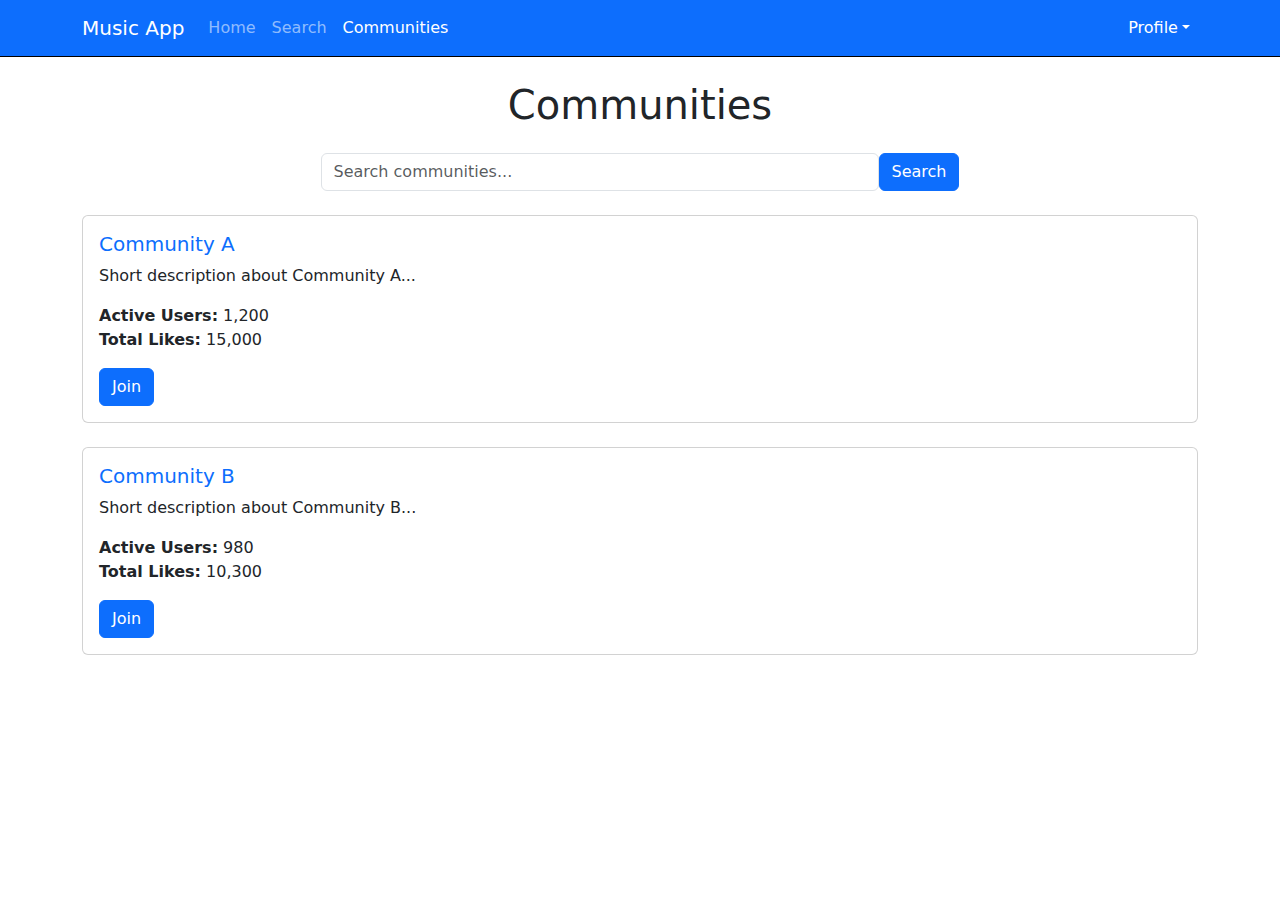
==== communities.html @ 87acb36c "updates to search/communities tabs" ====
<!DOCTYPE html>
<html lang="en">

<head>
    <meta charset="utf-8">
    <meta http-equiv="X-UA-Compatible" content="IE=edge">
    <meta name="viewport" content="width=device-width, initial-scale=1">
    <title>Music App - Search</title>

    <link href="https://fonts.googleapis.com/icon?family=Material+Icons" rel="stylesheet">
    <link rel="stylesheet" href="styles/styles.css">
    <link href="https://cdn.jsdelivr.net/npm/bootstrap@5.3.2/dist/css/bootstrap.min.css" rel="stylesheet">
</head>

<body>
    <header class="navbar navbar-expand-lg navbar-dark bg-primary">
        <div class="container">
            <a href="index.html" class="navbar-brand">Music App</a>
            
            <button class="navbar-toggler" type="button" data-bs-toggle="collapse" data-bs-target="#navbarNav" aria-controls="navbarNav" aria-expanded="false" aria-label="Toggle navigation">
                <span class="navbar-toggler-icon"></span>
            </button>
            
            <div class="collapse navbar-collapse" id="navbarNav">
                <ul class="navbar-nav me-auto">
                    <li class="nav-item">
                        <a href="/home.html" class="nav-link">Home</a>
                    </li>
                    <li class="nav-item">
                        <a href="/search.html" class="nav-link">Search</a>
                    </li>
                    <li class="nav-item">
                        <a href="/communities.html" class="nav-link active">Communities</a>
                    </li>
                </ul>
                
                
                <ul class="navbar-nav ms-auto">
                    <li class="nav-item dropdown hover-dropdown">
                        <a class="nav-link dropdown-toggle active" href="#" id="profileDropdown" role="button" data-bs-toggle="dropdown" aria-expanded="false">Profile</a>
                        <ul class="dropdown-menu dropdown-menu-end" aria-labelledby="profileDropdown">
                            <li><a class="dropdown-item" href="#">Settings</a></li>
                            <li><a class="dropdown-item" href="/notifications.html">Notifications</a></li>
                            <li><a class="dropdown-item" href="#">Friends</a></li>
                            <li><a class="dropdown-item" href="#">Playlists</a></li>
                        </ul>
                    </li>
                </ul>
            </div>
        </div>
    </header>

    <div class="container mt-4">
        <h1 class="text-center">Communities</h1>
        

        <div class="search-bar mt-4 d-flex justify-content-center">
            <input type="text" class="form-control w-50" placeholder="Search communities...">
            <button class="btn btn-primary ml-2">Search</button>
        </div>

<div class="communities-list mt-4">
    <div class="row">

        <div class="col-12 mb-4">
            <div class="card">
                <div class="card-body">
                    <h5 class="card-title">
                        <a href="#" class="text-decoration-none">Community A</a>
                    </h5>
                    <p class="card-text">Short description about Community A...</p>
                    <ul class="list-unstyled">
                        <li><strong>Active Users:</strong> 1,200</li>
                        <li><strong>Total Likes:</strong> 15,000</li>
                    </ul>
                    <a href="#" class="btn btn-primary">Join</a>
                </div>
            </div>
        </div>
        
        <div class="col-12 mb-4">
            <div class="card">
                <div class="card-body">
                    <h5 class="card-title">
                        <a href="#" class="text-decoration-none">Community B</a>
                    </h5>
                    <p class="card-text">Short description about Community B...</p>
                    <ul class="list-unstyled">
                        <li><strong>Active Users:</strong> 980</li>
                        <li><strong>Total Likes:</strong> 10,300</li>
                    </ul>
                    <a href="#" class="btn btn-primary">Join</a>
                </div>
            </div>
        </div>
        


    </div>
</div>


</body>

</html>
---- styles/styles.css ----
.login-container {
    width: 100%;
    height: 100%;
    padding: 20px;
    display: flex;
    flex-direction: column;
    justify-content: center;
    align-items: center;
}

.form-floating {
    margin-top: 5px;
    margin-bottom: 5px;
    width: 50%;
}

form.login-form {
    margin: 3px;
    padding: 5px;
    display: flex;
    flex-direction: column;
    justify-content: center;
    align-items: center;
    width: 60%;
}

.main {
    height: 90%;
    width: 100%;
    display: flex;
    justify-content: center;
    align-items: center;
}

#login-submit-btn {
    margin-top: 12px;
}

input.login-field {
    width: 100%;
}

header {
    height: 10%;
    width: 100%;
    display: flex;
    justify-content: left;
    align-items: center;
    border-bottom: black 1px solid;
}

header h1 {
    margin-left: 10px;
}

header h1 a {
    text-decoration: none;
    color: black;
}

.root {
    background-color: #f5f5f5;
    height: 100vh;
    width: 100vw;
}

img.feed-item-profile-picture {
    width: 40px;
    height: 40px;
    border-radius: 50%;
    margin-right: 10px;
}

.feed-item {
    width: 50%;
    height: 50%;
    display: flex;
    flex-direction: column;
    justify-content: left;
    align-items: left;
    padding-top: 10px;
    padding-left: 10px;
    padding-right: 10px;
    border-bottom: black 1px solid;
}

.feed-item-footer {
    padding: 3px;
    margin-right: 5px;
}

.feed-item-content {
    display: flex;
    flex-direction: column;
    justify-content: center;
    align-items: center;
}

.feed-item-post-image {
    width: 50%;
    height: auto;
    margin-top: 10px;
    margin-bottom: 10px;
}

@media screen and (max-width: 750px) {
    .feed-item {
        width: 65%;
    }
    
}

.player-controls {
    display: flex;
    gap: 1rem;
    justify-content: center;
    margin-top: 1rem;
}

.player-controls .player-btn {
    font-size: 1.5rem;
    color: #333;
    cursor: pointer;
}

.player-controls .player-btn:hover {
    color: #555;
}

.icon-button {
    background: none;
    border: none;
    font-size: 24px;
    cursor: pointer;
    padding: 0;
    margin: 0;
    color: #333;
    transition: color 0.3s ease;
}

.icon-button:hover {
    color: #555;
}

.material-icons {
    vertical-align: middle;
}

.feed-item-profile-picture {
    width: 50px;
    height: 50px;
    border-radius: 50%;
    object-fit: cover;
}

.feed-item-post-image {
    max-width: 100%;
    height: auto;
    display: block;
    margin-left: auto;
    margin-right: auto;
}

.img-wrapper {
    position: relative;
    width: 100%;
    max-width: 600px;
}

.img-wrapper .custom-range {
    position: relative;
    width: 100%;
    margin: 0;
}

.text-button {
    background: none;
    border: none;
    padding: 0;
    font-family: arial, sans-serif;
    text-decoration: underline;
    cursor: pointer;
    font-size: 1rem;
    outline: none;
    transition: color 0.2s;
}

.text-button:hover {
    color: #0056b3;
}

.text-button:focus {
    outline: none;
}

.hover-dropdown:hover .dropdown-menu {
    display: block;
}
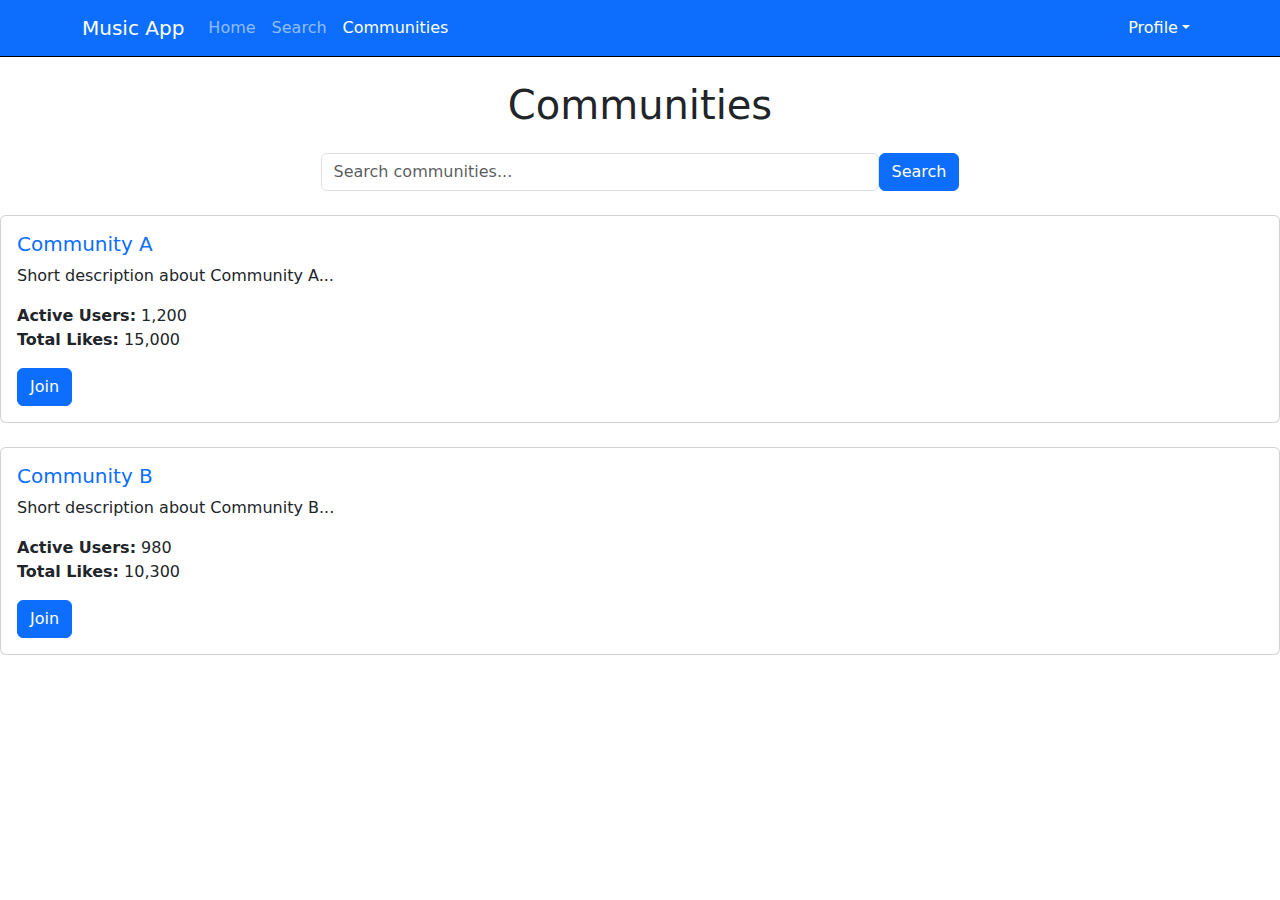
==== commit 1843da85: "fixed some HTML validation issues" ====
--- a/communities.html
+++ b/communities.html
@@ -6,6 +6,7 @@
     <meta http-equiv="X-UA-Compatible" content="IE=edge">
     <meta name="viewport" content="width=device-width, initial-scale=1">
     <title>Music App - Search</title>
+    <meta name="author" content="Daniel Huynh and Alex Fetea">
 
     <link href="https://fonts.googleapis.com/icon?family=Material+Icons" rel="stylesheet">
     <link rel="stylesheet" href="styles/styles.css">
@@ -24,23 +25,24 @@
             <div class="collapse navbar-collapse" id="navbarNav">
                 <ul class="navbar-nav me-auto">
                     <li class="nav-item">
-                        <a href="/home.html" class="nav-link">Home</a>
+                        <a href="home.html" class="nav-link">Home</a>
                     </li>
                     <li class="nav-item">
-                        <a href="/search.html" class="nav-link">Search</a>
+                        <a href="search.html" class="nav-link">Search</a>
                     </li>
                     <li class="nav-item">
-                        <a href="/communities.html" class="nav-link active">Communities</a>
+                        <a href="communities.html" class="nav-link active">Communities</a>
                     </li>
                 </ul>
                 
                 
                 <ul class="navbar-nav ms-auto">
                     <li class="nav-item dropdown hover-dropdown">
-                        <a class="nav-link dropdown-toggle active" href="#" id="profileDropdown" role="button" data-bs-toggle="dropdown" aria-expanded="false">Profile</a>
+                        <a class="nav-link dropdown-toggle active" href="profile.html" id="profileDropdown" role="button" data-bs-toggle="dropdown" aria-expanded="false">Profile</a>
                         <ul class="dropdown-menu dropdown-menu-end" aria-labelledby="profileDropdown">
+                            <li><a class="dropdown-item" href="profile.html">My profile</a></li>
                             <li><a class="dropdown-item" href="#">Settings</a></li>
-                            <li><a class="dropdown-item" href="/notifications.html">Notifications</a></li>
+                            <li><a class="dropdown-item" href="notifications.html">Notifications</a></li>
                             <li><a class="dropdown-item" href="#">Friends</a></li>
                             <li><a class="dropdown-item" href="#">Playlists</a></li>
                         </ul>
@@ -58,6 +60,7 @@
             <input type="text" class="form-control w-50" placeholder="Search communities...">
             <button class="btn btn-primary ml-2">Search</button>
         </div>
+    </div>
 
 <div class="communities-list mt-4">
     <div class="row">
